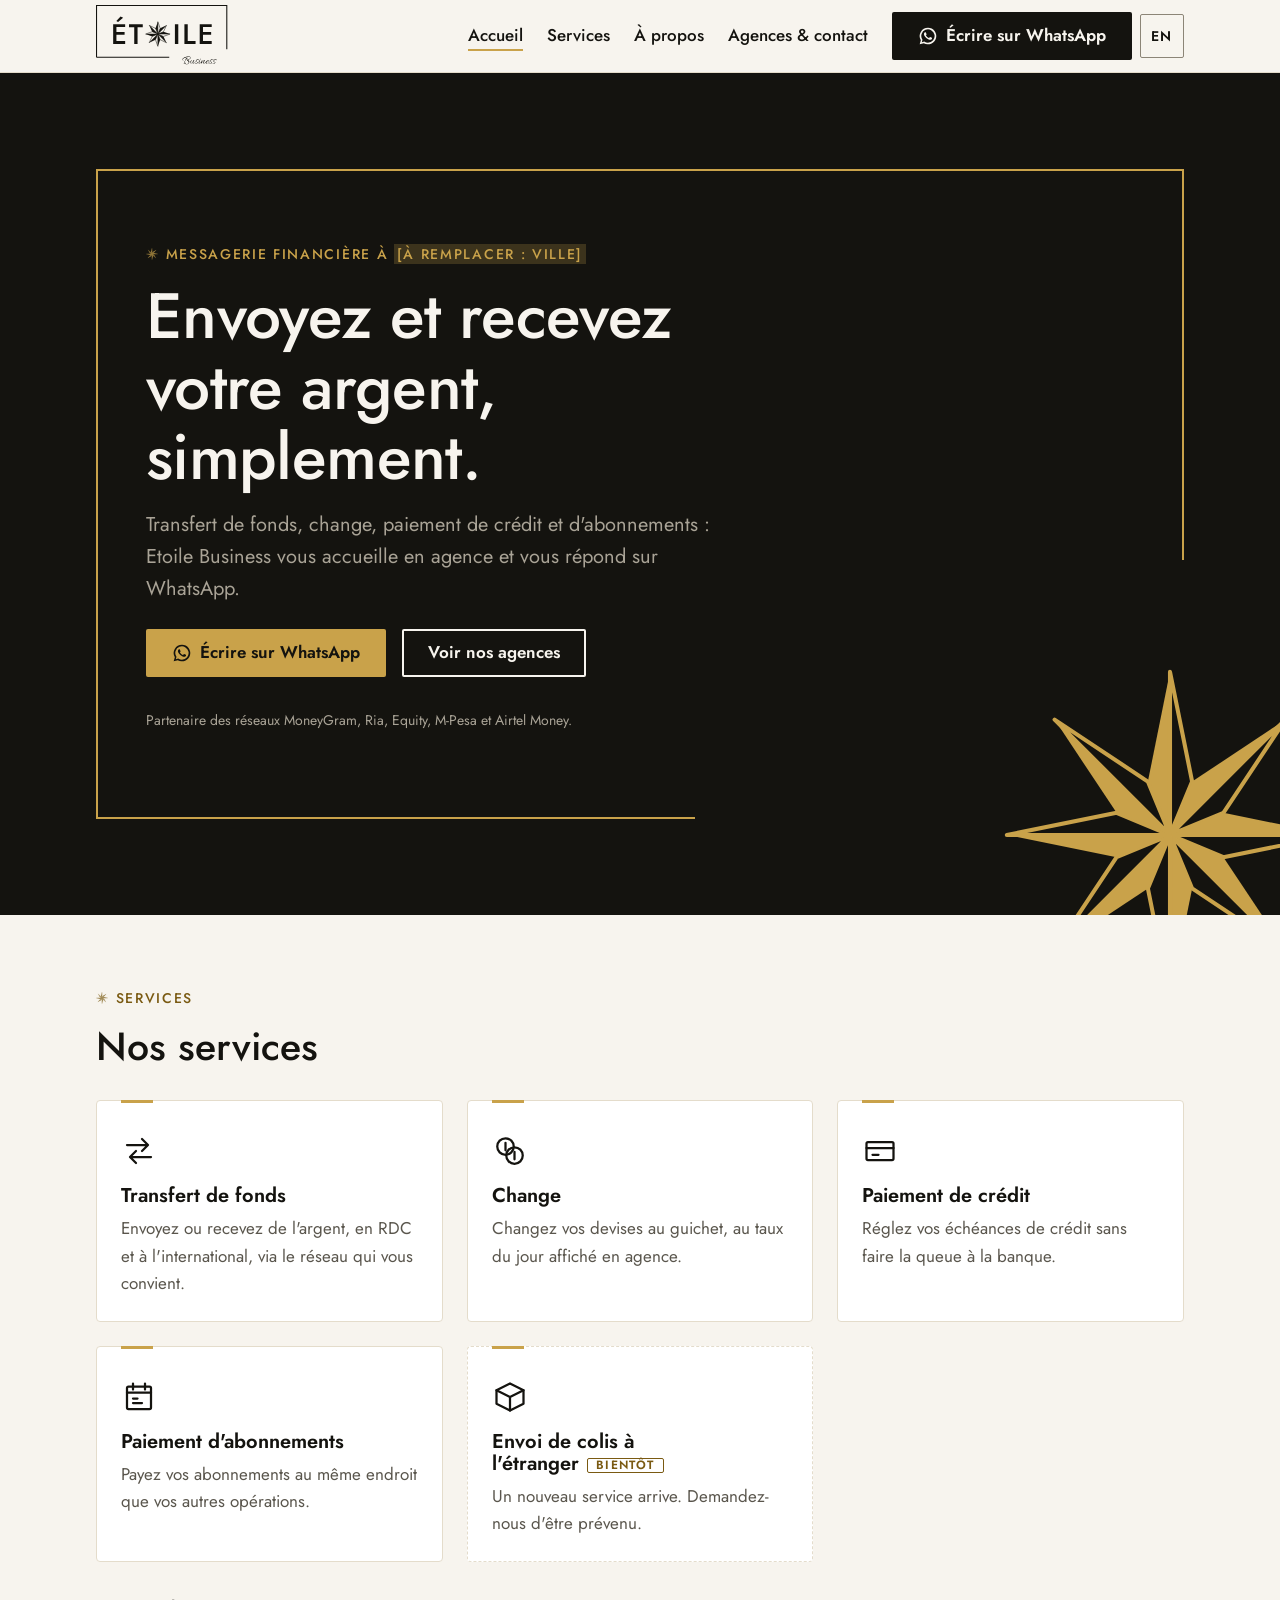
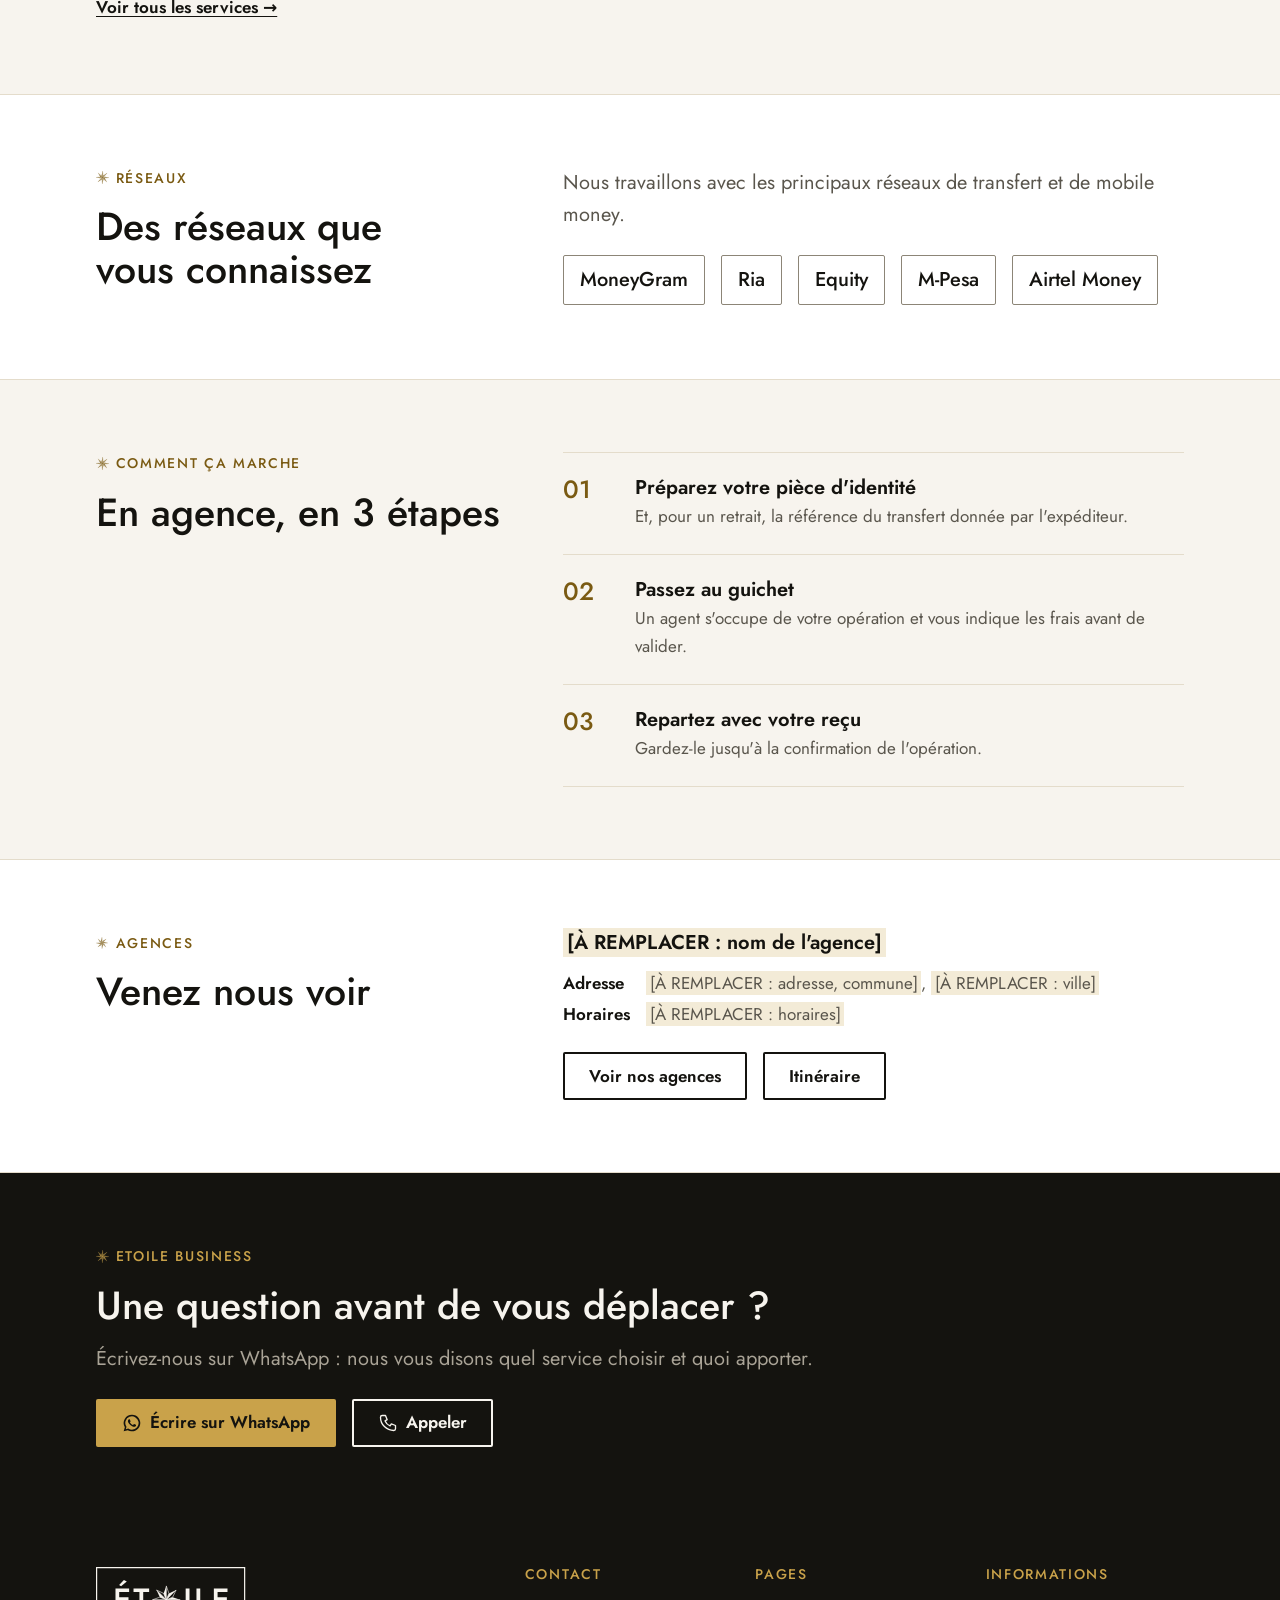
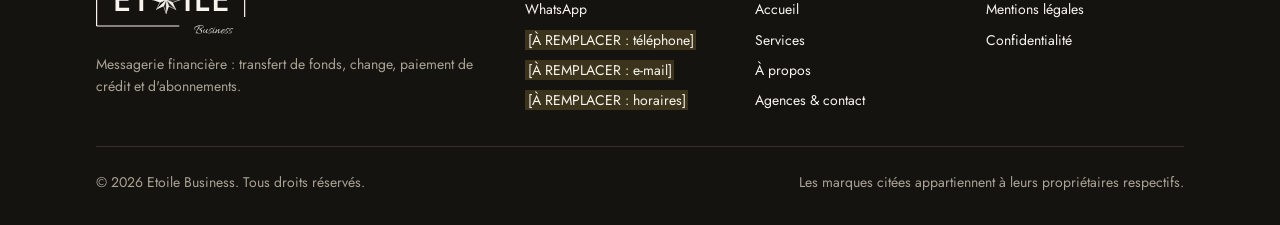
==== site/index.html @ 8b87ed29 "Site vitrine Etoile Business (FR/EN) prêt pour Vercel 13 pages statiques, formulaire Web3Forms, verc" ====
<!doctype html>
<html lang="fr">
<head>
  <meta charset="utf-8">
  <meta name="viewport" content="width=device-width, initial-scale=1">
  <title>Etoile Business — Transfert d&#x27;argent et change à [À REMPLACER : ville]</title>
  <meta name="description" content="Envoyez et recevez de l&#x27;argent avec MoneyGram, Ria, M-Pesa ou Airtel Money. Change, paiement de crédit et d&#x27;abonnements dans nos agences.">
  <link rel="canonical" href="https://www.exemple.com/">
  <link rel="alternate" hreflang="fr" href="https://www.exemple.com/">
  <link rel="alternate" hreflang="en" href="https://www.exemple.com/en/">
  <link rel="alternate" hreflang="x-default" href="https://www.exemple.com/">
  <meta property="og:type" content="website">
  <meta property="og:site_name" content="Etoile Business">
  <meta property="og:locale" content="fr_FR">
  <meta property="og:title" content="Etoile Business — Transfert d&#x27;argent et change à [À REMPLACER : ville]">
  <meta property="og:description" content="Envoyez et recevez de l&#x27;argent avec MoneyGram, Ria, M-Pesa ou Airtel Money. Change, paiement de crédit et d&#x27;abonnements dans nos agences.">
  <meta property="og:url" content="https://www.exemple.com/">
  <meta property="og:image" content="https://www.exemple.com/img/og-image.png">
  <meta name="twitter:card" content="summary_large_image">
  <meta name="theme-color" content="#14130f">
  <link rel="icon" href="favicon.svg" type="image/svg+xml">
  <link rel="preload" href="fonts/jost-400.woff2" as="font" type="font/woff2" crossorigin>
  <link rel="preload" href="fonts/jost-500.woff2" as="font" type="font/woff2" crossorigin>
  <link rel="stylesheet" href="css/tokens.css">
  <link rel="stylesheet" href="css/base.css">
  <link rel="stylesheet" href="css/components.css">
  <script type="application/ld+json">{"@context": "https://schema.org", "@type": "FinancialService", "name": "Etoile Business", "url": "https://www.exemple.com/", "logo": "https://www.exemple.com/img/logo.svg", "image": "https://www.exemple.com/img/og-image.png", "description": "Envoyez et recevez de l'argent avec MoneyGram, Ria, M-Pesa ou Airtel Money. Change, paiement de crédit et d'abonnements dans nos agences.", "telephone": "+243000000000", "email": "contact@exemple.com", "address": {"@type": "PostalAddress", "addressLocality": "[À REMPLACER : ville]", "addressCountry": "CD"}, "areaServed": "CD", "knowsLanguage": ["fr", "en"]}</script>
  <script src="js/main.js" defer></script>
</head><body>
  <a class="skip-link" href="#contenu">Aller au contenu</a>
  <header class="header">
    <div class="container header__inner">
      <a class="header__logo" href="index.html" aria-label="Etoile Business, accueil"><img src="img/logo.svg" alt="" width="132" height="51"></a>
      <div class="header__tools">
        <nav class="nav" aria-label="Navigation principale">
          <button class="nav__toggle" type="button" aria-expanded="false" aria-controls="nav-list">Menu</button>
          <ul class="nav__list" id="nav-list">
          <li><a class="nav__link" href="index.html" aria-current="page">Accueil</a></li>
          <li><a class="nav__link" href="services.html">Services</a></li>
          <li><a class="nav__link" href="a-propos.html">À propos</a></li>
          <li><a class="nav__link" href="contact.html">Agences & contact</a></li>
            <li><a class="btn btn--primary nav__cta" target="_blank" rel="noopener" href="https://wa.me/243000000000"><svg viewBox="0 0 24 24" fill="currentColor" aria-hidden="true" focusable="false"><path d="M12 2a10 10 0 0 0-8.6 15.1L2 22l5-1.3A10 10 0 1 0 12 2Zm0 18a8 8 0 0 1-4.1-1.1l-.3-.2-3 .8.8-2.9-.2-.3A8 8 0 1 1 12 20Zm4.4-6c-.2-.1-1.4-.7-1.7-.8s-.4-.1-.5.1-.6.8-.8 1-.3.2-.5.1a6.6 6.6 0 0 1-3.3-2.9c-.2-.4.2-.4.7-1.3.1-.2 0-.3 0-.4l-.8-1.8c-.2-.5-.4-.4-.5-.4h-.5a.9.9 0 0 0-.6.3 2.7 2.7 0 0 0-.8 2 4.7 4.7 0 0 0 1 2.5 10.7 10.7 0 0 0 4.1 3.6c1.5.7 2.1.7 2.9.6a2.4 2.4 0 0 0 1.6-1.1 2 2 0 0 0 .1-1.1c0-.1-.2-.2-.4-.3Z"/></svg>Écrire sur WhatsApp</a></li>
          </ul>
        </nav>
        <a class="lang" href="en/index.html" hreflang="en" lang="en" title="English version"><span aria-hidden="true">EN</span><span class="visually-hidden">English version</span></a>
      </div>
    </div>
  </header>

  <main id="contenu">
    <section class="hero inverse">
      <img class="hero__star" src="img/etoile-or.svg" alt="" width="340" height="340">
      <div class="container">
        <div class="hero__frame">
          <p class="eyebrow">Messagerie financière à <span class="todo">[À REMPLACER : ville]</span></p>
          <h1>Envoyez et recevez votre argent, simplement.</h1>
          <p class="lead">Transfert de fonds, change, paiement de crédit et d'abonnements : Etoile Business vous accueille en agence et vous répond sur WhatsApp.</p>
          <div class="actions"><a class="btn btn--gold" target="_blank" rel="noopener" href="https://wa.me/243000000000"><svg viewBox="0 0 24 24" fill="currentColor" aria-hidden="true" focusable="false"><path d="M12 2a10 10 0 0 0-8.6 15.1L2 22l5-1.3A10 10 0 1 0 12 2Zm0 18a8 8 0 0 1-4.1-1.1l-.3-.2-3 .8.8-2.9-.2-.3A8 8 0 1 1 12 20Zm4.4-6c-.2-.1-1.4-.7-1.7-.8s-.4-.1-.5.1-.6.8-.8 1-.3.2-.5.1a6.6 6.6 0 0 1-3.3-2.9c-.2-.4.2-.4.7-1.3.1-.2 0-.3 0-.4l-.8-1.8c-.2-.5-.4-.4-.5-.4h-.5a.9.9 0 0 0-.6.3 2.7 2.7 0 0 0-.8 2 4.7 4.7 0 0 0 1 2.5 10.7 10.7 0 0 0 4.1 3.6c1.5.7 2.1.7 2.9.6a2.4 2.4 0 0 0 1.6-1.1 2 2 0 0 0 .1-1.1c0-.1-.2-.2-.4-.3Z"/></svg>Écrire sur WhatsApp</a><a class="btn btn--ghost" href="contact.html">Voir nos agences</a></div>
          <p class="hero__trust">Partenaire des réseaux MoneyGram, Ria, Equity, M-Pesa et Airtel Money.</p>
        </div>
      </div>
    </section>

    <section class="section" aria-labelledby="services-titre">
      <div class="container">
        <p class="eyebrow">Services</p>
        <h2 id="services-titre">Nos services</h2>
        <div class="grid grid--3 reveal" style="margin-top:var(--space-5)">
          <article class="card"><svg class="card__icon" viewBox="0 0 24 24" fill="none" stroke="currentColor" stroke-width="1.5" stroke-linecap="round" stroke-linejoin="round" aria-hidden="true" focusable="false"><path d="M4 8h14M14 4l4 4-4 4M20 16H6M10 12l-4 4 4 4"/></svg><h3 class="card__title">Transfert de fonds</h3><p>Envoyez ou recevez de l'argent, en RDC et à l'international, via le réseau qui vous convient.</p></article>
          <article class="card"><svg class="card__icon" viewBox="0 0 24 24" fill="none" stroke="currentColor" stroke-width="1.5" stroke-linecap="round" stroke-linejoin="round" aria-hidden="true" focusable="false"><circle cx="9" cy="9" r="5.5"/><circle cx="15" cy="15" r="5.5"/><path d="M9 6.5v5M15 12.5v5"/></svg><h3 class="card__title">Change</h3><p>Changez vos devises au guichet, au taux du jour affiché en agence.</p></article>
          <article class="card"><svg class="card__icon" viewBox="0 0 24 24" fill="none" stroke="currentColor" stroke-width="1.5" stroke-linecap="round" stroke-linejoin="round" aria-hidden="true" focusable="false"><rect x="3" y="6" width="18" height="12" rx="1"/><path d="M3 10h18M7 14.5h4"/></svg><h3 class="card__title">Paiement de crédit</h3><p>Réglez vos échéances de crédit sans faire la queue à la banque.</p></article>
          <article class="card"><svg class="card__icon" viewBox="0 0 24 24" fill="none" stroke="currentColor" stroke-width="1.5" stroke-linecap="round" stroke-linejoin="round" aria-hidden="true" focusable="false"><rect x="4" y="5" width="16" height="15" rx="1"/><path d="M4 9h16M8 3v4M16 3v4M8 13h3M8 16h6"/></svg><h3 class="card__title">Paiement d'abonnements</h3><p>Payez vos abonnements au même endroit que vos autres opérations.</p></article>
          <article class="card card--soon"><svg class="card__icon" viewBox="0 0 24 24" fill="none" stroke="currentColor" stroke-width="1.5" stroke-linecap="round" stroke-linejoin="round" aria-hidden="true" focusable="false"><path d="M3 7.5 12 3l9 4.5v9L12 21l-9-4.5z"/><path d="M3 7.5 12 12l9-4.5M12 12v9"/></svg><h3 class="card__title">Envoi de colis à l'étranger<span class="badge">Bientôt</span></h3><p>Un nouveau service arrive. Demandez-nous d'être prévenu.</p></article>
        </div>
        <a class="more" href="services.html">Voir tous les services →</a>
      </div>
    </section>

    <section class="section section--alt" aria-labelledby="reseaux-titre">
      <div class="container grid grid--split reveal">
        <div><p class="eyebrow">Réseaux</p><h2 id="reseaux-titre">Des réseaux que vous connaissez</h2></div>
        <div><p class="lead">Nous travaillons avec les principaux réseaux de transfert et de mobile money.</p><ul class="networks"><li>MoneyGram</li><li>Ria</li><li>Equity</li><li>M-Pesa</li><li>Airtel Money</li></ul></div>
      </div>
    </section>

    <section class="section" aria-labelledby="etapes-titre">
      <div class="container grid grid--split reveal">
        <div><p class="eyebrow">Comment ça marche</p><h2 id="etapes-titre">En agence, en 3 étapes</h2></div>
        <ol class="steps"><li><div><h3>Préparez votre pièce d'identité</h3><p>Et, pour un retrait, la référence du transfert donnée par l'expéditeur.</p></div></li><li><div><h3>Passez au guichet</h3><p>Un agent s'occupe de votre opération et vous indique les frais avant de valider.</p></div></li><li><div><h3>Repartez avec votre reçu</h3><p>Gardez-le jusqu'à la confirmation de l'opération.</p></div></li></ol>
      </div>
    </section>

    <section class="section section--alt" aria-labelledby="agences-titre">
      <div class="container grid grid--split reveal">
        <div><p class="eyebrow">Agences</p><h2 id="agences-titre">Venez nous voir</h2></div>
        <address class="agency">
          <h3><span class="todo">[À REMPLACER : nom de l&#x27;agence]</span></h3>
          <dl><dt>Adresse</dt><dd><span class="todo">[À REMPLACER : adresse, commune]</span>, <span class="todo">[À REMPLACER : ville]</span></dd><dt>Horaires</dt><dd><span class="todo">[À REMPLACER : horaires]</span></dd></dl>
          <div class="actions"><a class="btn btn--ghost" href="contact.html">Voir nos agences</a><a class="btn btn--ghost" target="_blank" rel="noopener" href="https://www.openstreetmap.org/">Itinéraire</a></div>
        </address>
      </div>
    </section>

    <section class="section inverse" aria-labelledby="cta-titre">
      <div class="container reveal">
        <p class="eyebrow">Etoile Business</p>
        <h2 id="cta-titre">Une question avant de vous déplacer ?</h2>
        <p class="lead">Écrivez-nous sur WhatsApp : nous vous disons quel service choisir et quoi apporter.</p>
        <div class="actions"><a class="btn btn--gold" target="_blank" rel="noopener" href="https://wa.me/243000000000"><svg viewBox="0 0 24 24" fill="currentColor" aria-hidden="true" focusable="false"><path d="M12 2a10 10 0 0 0-8.6 15.1L2 22l5-1.3A10 10 0 1 0 12 2Zm0 18a8 8 0 0 1-4.1-1.1l-.3-.2-3 .8.8-2.9-.2-.3A8 8 0 1 1 12 20Zm4.4-6c-.2-.1-1.4-.7-1.7-.8s-.4-.1-.5.1-.6.8-.8 1-.3.2-.5.1a6.6 6.6 0 0 1-3.3-2.9c-.2-.4.2-.4.7-1.3.1-.2 0-.3 0-.4l-.8-1.8c-.2-.5-.4-.4-.5-.4h-.5a.9.9 0 0 0-.6.3 2.7 2.7 0 0 0-.8 2 4.7 4.7 0 0 0 1 2.5 10.7 10.7 0 0 0 4.1 3.6c1.5.7 2.1.7 2.9.6a2.4 2.4 0 0 0 1.6-1.1 2 2 0 0 0 .1-1.1c0-.1-.2-.2-.4-.3Z"/></svg>Écrire sur WhatsApp</a><a class="btn btn--ghost" href="tel:+243000000000"><svg viewBox="0 0 24 24" fill="none" stroke="currentColor" stroke-width="1.6" stroke-linecap="round" stroke-linejoin="round" aria-hidden="true" focusable="false"><path d="M5 3h4l2 5-2.5 1.5a11 11 0 0 0 6 6L16 13l5 2v4a2 2 0 0 1-2 2A16 16 0 0 1 3 5a2 2 0 0 1 2-2"/></svg>Appeler</a></div>
      </div>
    </section>
  </main>

  <footer class="footer inverse">
    <div class="container">
      <div class="footer__grid">
        <div>
          <a class="footer__logo" href="index.html" aria-label="Etoile Business, accueil"><img loading="lazy" src="img/logo-blanc.svg" alt="" width="150" height="58"></a>
          <p style="margin-top:var(--space-3)">Messagerie financière : transfert de fonds, change, paiement de crédit et d'abonnements.</p>
        </div>
        <div><h2>Contact</h2><ul>
          <li><a target="_blank" rel="noopener" href="https://wa.me/243000000000">WhatsApp</a></li>
          <li><a href="tel:+243000000000"><span class="todo">[À REMPLACER : téléphone]</span></a></li>
          <li><a href="mailto:contact@exemple.com"><span class="todo">[À REMPLACER : e-mail]</span></a></li>
          <li><span class="todo">[À REMPLACER : horaires]</span></li></ul></div>
        <div><h2>Pages</h2><ul><li><a href="index.html">Accueil</a></li><li><a href="services.html">Services</a></li><li><a href="a-propos.html">À propos</a></li><li><a href="contact.html">Agences & contact</a></li></ul></div>
        <div><h2>Informations</h2><ul><li><a href="mentions-legales.html">Mentions légales</a></li><li><a href="confidentialite.html">Confidentialité</a></li></ul></div>
      </div>
      <div class="footer__bottom">
        <p>© <span data-year>2026</span> Etoile Business. Tous droits réservés.</p>
        <p>Les marques citées appartiennent à leurs propriétaires respectifs.</p>
      </div>
    </div>
    <a class="wa-float" target="_blank" rel="noopener" href="https://wa.me/243000000000" aria-label="Écrire à Etoile Business sur WhatsApp"><svg viewBox="0 0 24 24" fill="currentColor" aria-hidden="true" focusable="false"><path d="M12 2a10 10 0 0 0-8.6 15.1L2 22l5-1.3A10 10 0 1 0 12 2Zm0 18a8 8 0 0 1-4.1-1.1l-.3-.2-3 .8.8-2.9-.2-.3A8 8 0 1 1 12 20Zm4.4-6c-.2-.1-1.4-.7-1.7-.8s-.4-.1-.5.1-.6.8-.8 1-.3.2-.5.1a6.6 6.6 0 0 1-3.3-2.9c-.2-.4.2-.4.7-1.3.1-.2 0-.3 0-.4l-.8-1.8c-.2-.5-.4-.4-.5-.4h-.5a.9.9 0 0 0-.6.3 2.7 2.7 0 0 0-.8 2 4.7 4.7 0 0 0 1 2.5 10.7 10.7 0 0 0 4.1 3.6c1.5.7 2.1.7 2.9.6a2.4 2.4 0 0 0 1.6-1.1 2 2 0 0 0 .1-1.1c0-.1-.2-.2-.4-.3Z"/></svg></a>
  </footer>
</body>
</html>
---- site/css/tokens.css ----
/* ==========================================================
   TOKENS — Etoile Business. Seule source des valeurs de design.
   Palette : papier, encre, or (étoile). Contrastes vérifiés WCAG AA.
   ========================================================== */
@font-face { font-family: "Jost"; src: url("../fonts/jost-400.woff2") format("woff2"); font-weight: 400; font-style: normal; font-display: swap; }
@font-face { font-family: "Jost"; src: url("../fonts/jost-500.woff2") format("woff2"); font-weight: 500; font-style: normal; font-display: swap; }
@font-face { font-family: "Jost"; src: url("../fonts/jost-600.woff2") format("woff2"); font-weight: 600; font-style: normal; font-display: swap; }

:root {
  /* Couleurs */
  --color-bg: #f7f4ee;             /* papier */
  --color-surface: #ffffff;
  --color-text: #14130f;           /* encre — 16.9:1 sur papier */
  --color-text-muted: #5a564d;     /* 6.7:1 sur papier */
  --color-primary: #14130f;        /* CTA = encre, comme le logo */
  --color-primary-hover: #2e2b24;
  --color-on-primary: #f7f4ee;
  --color-accent: #c9a24a;         /* or — décor et texte sur fond encre uniquement (7.8:1) */
  --color-accent-text: #7a5a12;    /* or foncé — texte sur fond clair (5.8:1) */
  --color-border: #e4dccb;         /* filets décoratifs */
  --color-border-strong: #8c8577;  /* bords de champs (3.3:1) */
  --color-focus: #7a5a12;
  --color-error: #b3261e;

  /* Bandeaux sombres (hero, CTA final, pied de page) */
  --color-inverse-bg: #14130f;
  --color-inverse-text: #f7f4ee;
  --color-inverse-muted: #a9a396;  /* 7.4:1 sur encre */
  --color-inverse-focus: #c9a24a;

  /* Typographie : une seule famille, géométrique comme le logo */
  --font-heading: "Jost", "Futura", "Century Gothic", system-ui, sans-serif;
  --font-body: "Jost", system-ui, -apple-system, "Segoe UI", Roboto, sans-serif;
  --fw-regular: 400;
  --fw-medium: 500;
  --fw-semibold: 600;
  --fs-sm: 0.875rem;
  --fs-base: 1.0625rem;
  --fs-md: 1.25rem;
  --fs-lg: 1.5625rem;
  --fs-xl: clamp(1.75rem, 1.3rem + 2vw, 2.45rem);
  --fs-2xl: clamp(2.3rem, 1.5rem + 4vw, 4rem);
  --lh-tight: 1.1;
  --lh-base: 1.6;
  --tracking-caps: 0.12em;         /* surtitres en capitales, écho du logo */

  /* Espacements (grille de 8) */
  --space-1: 0.25rem;
  --space-2: 0.5rem;
  --space-3: 1rem;
  --space-4: 1.5rem;
  --space-5: 2rem;
  --space-6: 3rem;
  --space-7: 4.5rem;
  --space-8: 6rem;

  /* Mise en page */
  --container: 72rem;
  --gutter: 1rem;

  /* Formes : angles nets et filets fins, comme le cadre du logo */
  --radius-sm: 2px;
  --radius-md: 4px;
  --radius-lg: 8px;
  --border-frame: 2px solid currentColor;
  --shadow-sm: none;
  --shadow-md: 0 12px 32px rgb(20 19 15 / 0.10);

  /* Mouvement */
  --transition: 180ms ease;
}

@media (prefers-color-scheme: dark) {
  :root:not([data-theme="light"]) {
    --color-bg: #14130f;
    --color-surface: #1e1c17;
    --color-text: #f7f4ee;
    --color-text-muted: #a9a396;
    --color-primary: #c9a24a;
    --color-primary-hover: #dbb862;
    --color-on-primary: #14130f;
    --color-accent-text: #c9a24a;
    --color-border: #34302b;
    --color-border-strong: #7d776b;
    --color-focus: #c9a24a;
    --color-inverse-bg: #0b0a08;
  }
}
:root[data-theme="dark"] {
  --color-bg: #14130f;
  --color-surface: #1e1c17;
  --color-text: #f7f4ee;
  --color-text-muted: #a9a396;
  --color-primary: #c9a24a;
  --color-primary-hover: #dbb862;
  --color-on-primary: #14130f;
  --color-accent-text: #c9a24a;
  --color-border: #34302b;
  --color-border-strong: #7d776b;
  --color-focus: #c9a24a;
  --color-inverse-bg: #0b0a08;
}

@media (min-width: 768px) {
  :root { --gutter: 2rem; }
}
---- site/css/base.css ----
/* BASE — reset léger, typographie, mise en page */
*, *::before, *::after { box-sizing: border-box; }
html { -webkit-text-size-adjust: 100%; scroll-behavior: smooth; scroll-padding-top: 5rem; }
body {
  margin: 0;
  background: var(--color-bg);
  color: var(--color-text);
  font-family: var(--font-body);
  font-size: var(--fs-base);
  font-weight: var(--fw-regular);
  line-height: var(--lh-base);
  overflow-x: hidden;
}
img, svg, video { display: block; max-width: 100%; height: auto; }
h1, h2, h3 {
  font-family: var(--font-heading);
  font-weight: var(--fw-medium);
  line-height: var(--lh-tight);
  margin: 0 0 var(--space-3);
  text-wrap: balance;
}
h1 { font-size: var(--fs-2xl); letter-spacing: -0.01em; }
h2 { font-size: var(--fs-xl); }
h3 { font-size: var(--fs-md); font-weight: var(--fw-semibold); }
p { margin: 0 0 var(--space-3); max-width: 65ch; }
a { color: var(--color-text); text-underline-offset: 3px; }
a:hover { color: var(--color-accent-text); }
:focus-visible { outline: 3px solid var(--color-focus); outline-offset: 3px; border-radius: 2px; }

.container { width: 100%; max-width: var(--container); margin-inline: auto; padding-inline: var(--gutter); }
.section { padding-block: var(--space-7); }
.section--alt { background: var(--color-surface); border-block: 1px solid var(--color-border); }
.eyebrow { display: block; font-size: var(--fs-sm); text-transform: uppercase; letter-spacing: var(--tracking-caps); color: var(--color-accent-text); font-weight: var(--fw-medium); margin-bottom: var(--space-3); }
.eyebrow::before { content: ""; display: inline-block; vertical-align: -0.1em; margin-right: 0.5em; width: 0.9em; height: 0.9em; background: currentColor; -webkit-mask: url("../img/etoile.svg") center / contain no-repeat; mask: url("../img/etoile.svg") center / contain no-repeat; flex: none; }
.lead { font-size: var(--fs-md); color: var(--color-text-muted); }
.muted { color: var(--color-text-muted); }
.grid { display: grid; gap: var(--space-4); }
@media (min-width: 768px) {
  .grid--2 { grid-template-columns: repeat(2, 1fr); }
  .grid--3 { grid-template-columns: repeat(3, 1fr); }
  .grid--split { grid-template-columns: 5fr 7fr; align-items: start; }
}
@media (min-width: 1024px) {
  .grid--4 { grid-template-columns: repeat(4, 1fr); }
}
@media (min-width: 768px) and (max-width: 1023px) {
  .grid--4 { grid-template-columns: repeat(2, 1fr); }
}

.skip-link { position: absolute; left: var(--space-3); top: -100px; background: var(--color-primary); color: var(--color-on-primary); padding: var(--space-2) var(--space-3); z-index: 100; border-radius: var(--radius-sm); }
.skip-link:focus { top: var(--space-3); color: var(--color-on-primary); }
.visually-hidden { position: absolute !important; width: 1px; height: 1px; overflow: hidden; clip: rect(0 0 0 0); white-space: nowrap; }
.todo { background: color-mix(in srgb, var(--color-accent) 22%, transparent); padding-inline: 0.2em; }

@media (prefers-reduced-motion: reduce) {
  *, *::before, *::after { animation: none !important; transition: none !important; scroll-behavior: auto !important; }
}
---- site/css/components.css ----
/* COMPONENTS — convention BEM (bloc__element--modificateur) */

/* En-tête */
.header { position: sticky; top: 0; z-index: 50; background: var(--color-bg); border-bottom: 1px solid var(--color-border); }
.header__inner { display: flex; align-items: center; justify-content: space-between; gap: var(--space-3); min-height: 4.5rem; }
.header__logo { display: block; flex: none; }
.header__logo img { width: 132px; }
.header__tools { display: flex; align-items: center; gap: var(--space-2); }

/* Navigation */
.nav__toggle { display: inline-flex; align-items: center; gap: var(--space-2); min-height: 44px; padding: 0 var(--space-3); background: none; border: 1.5px solid var(--color-text); border-radius: var(--radius-sm); color: var(--color-text); font: inherit; font-weight: var(--fw-medium); cursor: pointer; }
.nav__list { list-style: none; margin: 0; display: none; position: absolute; left: 0; right: 0; top: 100%; background: var(--color-bg); border-bottom: 1px solid var(--color-border); flex-direction: column; padding: var(--space-3) var(--gutter) var(--space-4); }
.nav__list.is-open { display: flex; }
.nav__link { display: block; padding: var(--space-2) 0; color: var(--color-text); text-decoration: none; font-weight: var(--fw-medium); }
.nav__link:hover { color: var(--color-accent-text); }
.nav__link[aria-current="page"] { text-decoration: underline; text-decoration-color: var(--color-accent); text-decoration-thickness: 2px; text-underline-offset: 8px; }
.nav__cta { display: none; }
.lang { display: inline-flex; align-items: center; justify-content: center; min-width: 44px; min-height: 44px; font-size: var(--fs-sm); font-weight: var(--fw-semibold); letter-spacing: var(--tracking-caps); color: var(--color-text); text-decoration: none; border: 1.5px solid var(--color-border-strong); border-radius: var(--radius-sm); }
.lang:hover { border-color: var(--color-text); color: var(--color-text); }
@media (min-width: 960px) {
  .nav__toggle { display: none; }
  .nav__list { display: flex; position: static; flex-direction: row; gap: var(--space-4); padding: 0; border: 0; background: none; align-items: center; }
  .nav__cta { display: inline-flex; }
}

/* Boutons */
.btn { display: inline-flex; align-items: center; justify-content: center; gap: var(--space-2); min-height: 48px; padding: 0 var(--space-4); border-radius: var(--radius-sm); border: 2px solid transparent; font: inherit; font-weight: var(--fw-semibold); text-decoration: none; cursor: pointer; transition: background var(--transition), color var(--transition), border-color var(--transition); }
.btn svg { width: 20px; height: 20px; flex: none; }
.btn--primary { background: var(--color-primary); color: var(--color-on-primary); }
.btn--primary:hover { background: var(--color-primary-hover); color: var(--color-on-primary); }
.btn--ghost { border-color: currentColor; color: var(--color-text); background: transparent; }
.btn--ghost:hover { background: var(--color-text); color: var(--color-bg); }
.btn--gold { background: var(--color-accent); color: var(--color-inverse-bg); }
.btn--gold:hover { background: transparent; border-color: var(--color-accent); color: var(--color-inverse-text); }
.actions { display: flex; flex-wrap: wrap; gap: var(--space-3); margin-top: var(--space-4); }

/* Bandeaux sombres */
.inverse { background: var(--color-inverse-bg); color: var(--color-inverse-text); }
.inverse .eyebrow { color: var(--color-accent); }
.inverse .lead, .inverse .muted, .inverse p { color: var(--color-inverse-muted); }
.inverse a:not(.btn) { color: var(--color-inverse-text); }
.inverse .btn--ghost { color: var(--color-inverse-text); }
.inverse .btn--ghost:hover { background: var(--color-inverse-text); color: var(--color-inverse-bg); }
.inverse :focus-visible { outline-color: var(--color-inverse-focus); }

/* Hero avec cadre ouvert (motif du logo) */
.hero { position: relative; overflow: hidden; padding-block: var(--space-6) var(--space-7); }
.hero__frame { position: relative; z-index: 1; padding: var(--space-5) var(--space-4); border-top: 2px solid var(--color-accent); border-left: 2px solid var(--color-accent); }
.hero__frame::after { content: ""; position: absolute; right: 0; top: 0; height: 60%; border-right: 2px solid var(--color-accent); }
.hero__frame::before { content: ""; position: absolute; left: 0; bottom: 0; width: 55%; border-bottom: 2px solid var(--color-accent); }
.hero h1 { max-width: 15ch; }
.hero .lead { max-width: 36rem; }
.hero__star { position: absolute; z-index: 0; width: 150px; top: var(--space-3); right: -50px; opacity: 0.45; }
.hero__trust { margin-top: var(--space-5); font-size: var(--fs-sm); }
.hero--page { padding-block: var(--space-6); }
.hero--page h1 { max-width: 22ch; }
@media (min-width: 768px) {
  .hero { padding-block: var(--space-8); }
  .hero__frame { padding: var(--space-7) var(--space-6); }
  .hero__star { width: 340px; top: auto; bottom: -90px; right: -60px; opacity: 1; }
  .hero--page { padding-block: var(--space-7); }
}

/* Cartes */
.card { position: relative; background: var(--color-surface); border: 1px solid var(--color-border); border-radius: var(--radius-md); padding: var(--space-5) var(--space-4) var(--space-4); }
.card::before { content: ""; position: absolute; left: var(--space-4); top: -1px; width: 32px; height: 3px; background: var(--color-accent); }
.card__icon { width: 36px; height: 36px; margin-bottom: var(--space-3); color: var(--color-text); }
.card__title { margin-bottom: var(--space-2); }
.card p { color: var(--color-text-muted); margin: 0; }
.card--soon { border-style: dashed; }
.badge { display: inline-block; vertical-align: middle; font-size: 0.75rem; font-weight: var(--fw-semibold); letter-spacing: var(--tracking-caps); text-transform: uppercase; border: 1.5px solid var(--color-accent-text); color: var(--color-accent-text); padding: 0 var(--space-2); margin-left: var(--space-2); border-radius: var(--radius-sm); }
.more { display: inline-flex; margin-top: var(--space-5); font-weight: var(--fw-semibold); }

/* Réseaux partenaires */
.networks { list-style: none; margin: var(--space-4) 0 0; padding: 0; display: flex; flex-wrap: wrap; gap: var(--space-2) var(--space-3); }
.networks li { font-size: var(--fs-md); font-weight: var(--fw-medium); padding: var(--space-2) var(--space-3); border: 1px solid var(--color-border-strong); border-radius: var(--radius-sm); }

/* Étapes */
.steps { counter-reset: s; list-style: none; padding: 0; margin: 0; }
.steps li { counter-increment: s; display: grid; grid-template-columns: 3.5rem 1fr; gap: var(--space-3); padding: var(--space-4) 0; border-top: 1px solid var(--color-border); }
.steps li:last-child { border-bottom: 1px solid var(--color-border); }
.steps li::before { content: counter(s, decimal-leading-zero); font: var(--fw-medium) var(--fs-lg)/1 var(--font-heading); color: var(--color-accent-text); }
.steps h3 { margin-bottom: var(--space-1); }
.steps p { margin: 0; color: var(--color-text-muted); }

/* Bloc service (page Services) */
.toc { display: flex; flex-wrap: wrap; gap: var(--space-2); list-style: none; margin: var(--space-4) 0 0; padding: 0; }
.toc a { display: inline-flex; align-items: center; min-height: 44px; padding: 0 var(--space-3); border: 1px solid var(--color-border-strong); border-radius: var(--radius-sm); text-decoration: none; font-weight: var(--fw-medium); }
.toc a:hover { border-color: var(--color-text); color: var(--color-text); }
.service { display: grid; gap: var(--space-4); padding-block: var(--space-6); border-top: 1px solid var(--color-border); }
.service:first-child { border-top: 0; }
.service__head { display: flex; align-items: center; gap: var(--space-3); }
.service__head svg { width: 44px; height: 44px; flex: none; }
.service__head h2 { margin: 0; }
.service ul { margin: 0 0 var(--space-3); padding-left: 1.2em; }
.service li { margin-bottom: var(--space-2); }
@media (min-width: 768px) { .service { grid-template-columns: 5fr 7fr; } }

/* FAQ */
.faq details { border-top: 1px solid var(--color-border); }
.faq details:last-child { border-bottom: 1px solid var(--color-border); }
.faq summary { display: flex; justify-content: space-between; align-items: center; gap: var(--space-3); min-height: 56px; padding-block: var(--space-3); font-weight: var(--fw-semibold); cursor: pointer; list-style: none; }
.faq summary::-webkit-details-marker { display: none; }
.faq summary::after { content: "+"; font-size: var(--fs-lg); line-height: 1; color: var(--color-accent-text); flex: none; }
.faq details[open] summary::after { content: "–"; }
.faq details p { color: var(--color-text-muted); }

/* Agences */
.agency { font-style: normal; }
.agency dl { display: grid; grid-template-columns: auto 1fr; gap: var(--space-1) var(--space-3); margin: var(--space-3) 0; }
.agency dt { font-weight: var(--fw-semibold); }
.agency dd { margin: 0; color: var(--color-text-muted); }

/* Encadré */
.notice { border-left: 3px solid var(--color-accent); background: var(--color-surface); padding: var(--space-3) var(--space-4); margin-top: var(--space-5); }
.notice p { margin: 0; }

/* Formulaires */
.form { display: grid; gap: var(--space-3); }
.form__field { display: grid; gap: var(--space-1); }
.form__label { font-weight: var(--fw-semibold); }
.form__hint { font-size: var(--fs-sm); color: var(--color-text-muted); margin: 0; }
.form__input { width: 100%; min-height: 48px; padding: var(--space-2) var(--space-3); border: 1.5px solid var(--color-border-strong); border-radius: var(--radius-sm); background: var(--color-surface); color: var(--color-text); font: inherit; }
.form__input:focus-visible { border-color: var(--color-text); }
.form__input[aria-invalid="true"] { border-color: var(--color-error); }
textarea.form__input { min-height: 8rem; resize: vertical; }
.form__hp { position: absolute; left: -9999px; width: 1px; height: 1px; overflow: hidden; }
.form__error { color: var(--color-error); font-size: var(--fs-sm); margin: 0; }
.form__status { margin: 0; font-weight: var(--fw-semibold); }
.form__status--error { color: var(--color-error); }

/* Texte long (pages légales) */
.prose { max-width: 46rem; }
.prose h2 { font-size: var(--fs-lg); margin-top: var(--space-5); }

/* Pied de page */
.footer { padding-block: var(--space-6) var(--space-5); font-size: var(--fs-sm); }
.footer__grid { display: grid; gap: var(--space-5); }
.footer__logo img { width: 150px; }
.footer h2 { font-size: var(--fs-sm); text-transform: uppercase; letter-spacing: var(--tracking-caps); color: var(--color-accent); margin-bottom: var(--space-3); }
.footer ul { list-style: none; margin: 0; padding: 0; display: grid; gap: var(--space-2); }
.footer a { text-decoration: none; }
.footer a:hover { text-decoration: underline; color: var(--color-inverse-text); }
.footer__bottom { display: flex; flex-wrap: wrap; justify-content: space-between; gap: var(--space-3); margin-top: var(--space-5); padding-top: var(--space-4); border-top: 1px solid #34302b; }
.footer__bottom p { margin: 0; }
@media (min-width: 768px) { .footer__grid { grid-template-columns: 2fr 1fr 1fr 1fr; } }

/* Bouton WhatsApp flottant (mobile) */
.wa-float { position: fixed; right: var(--space-3); bottom: var(--space-3); z-index: 60; display: inline-flex; align-items: center; justify-content: center; width: 56px; height: 56px; border-radius: 50%; background: var(--color-primary); color: var(--color-on-primary); box-shadow: var(--shadow-md); border: 2px solid var(--color-accent); }
.wa-float svg { width: 28px; height: 28px; }
.wa-float:hover { color: var(--color-on-primary); background: var(--color-primary-hover); }
@media (min-width: 960px) { .wa-float { display: none; } }

/* Apparition douce */
.reveal { opacity: 0; transform: translateY(12px); transition: opacity 500ms ease, transform 500ms ease; }
.reveal.is-visible { opacity: 1; transform: none; }
@media (prefers-reduced-motion: reduce) { .reveal { opacity: 1; transform: none; } }
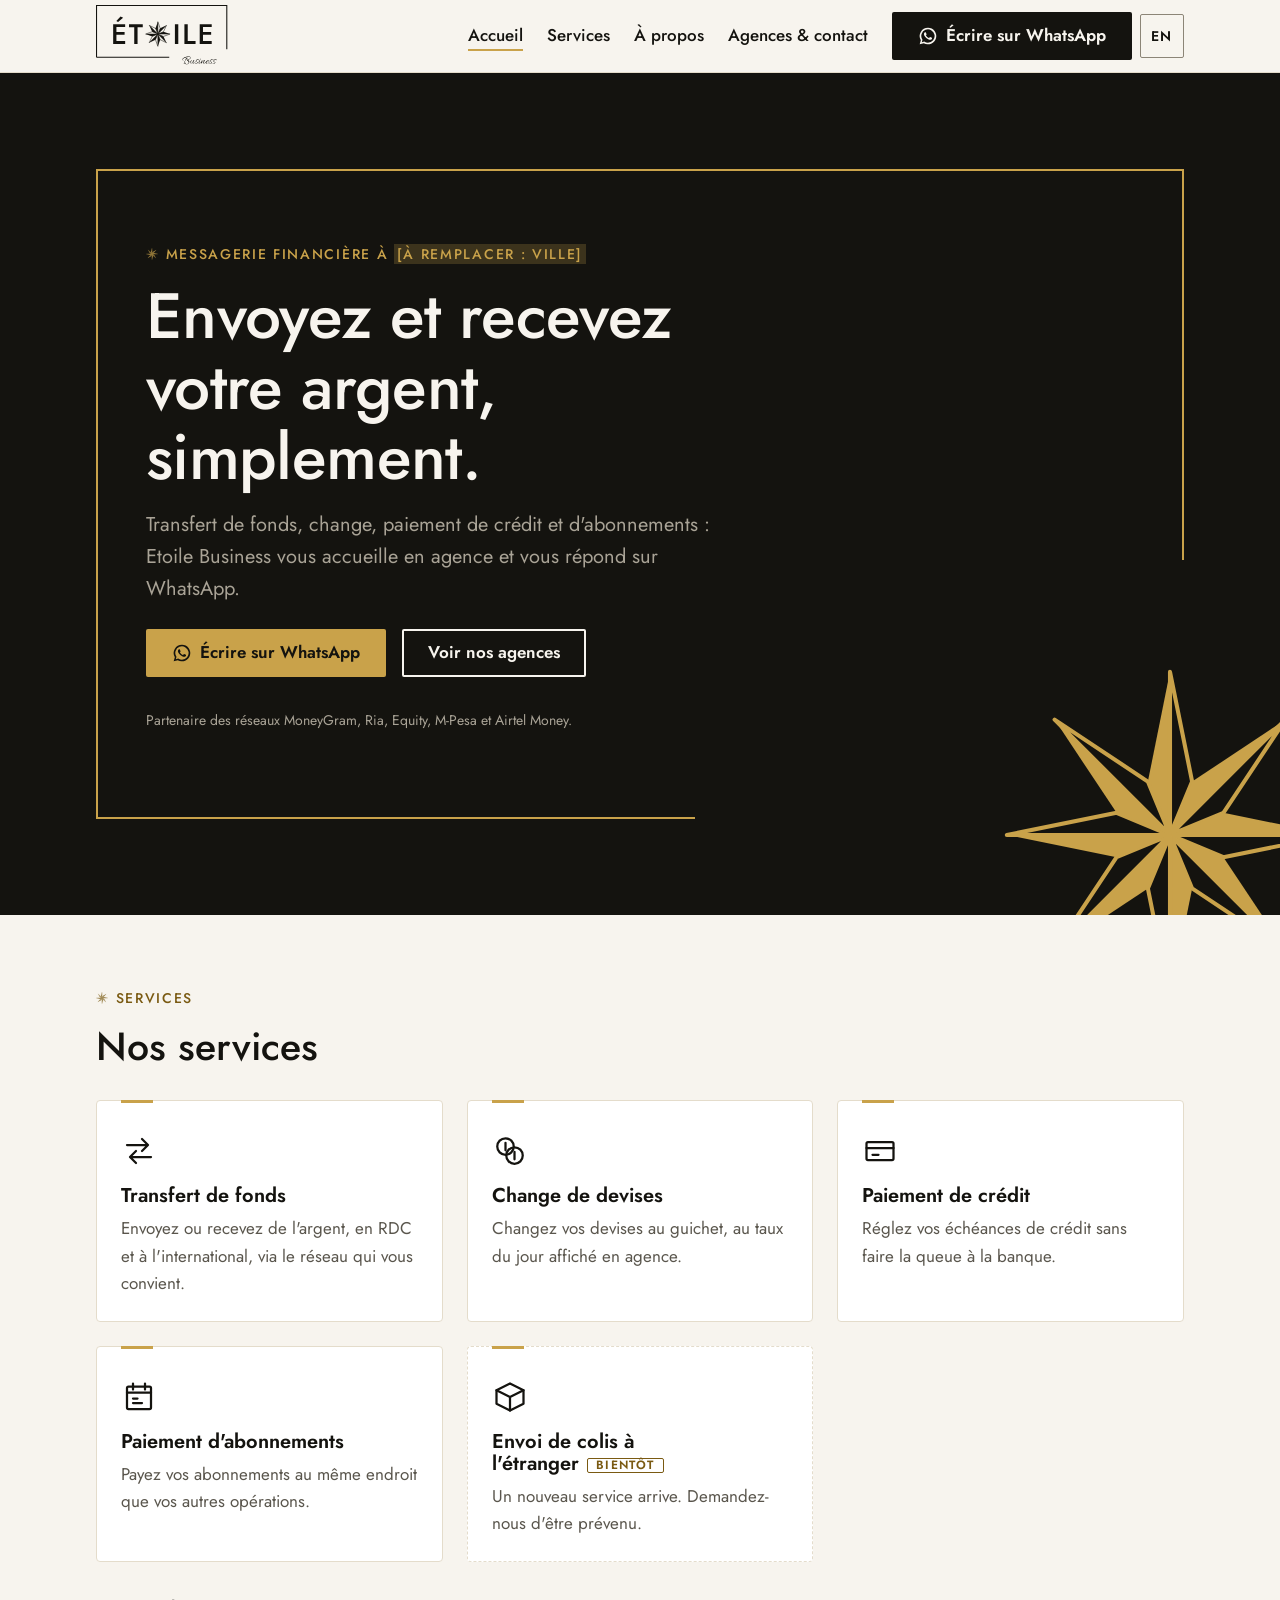
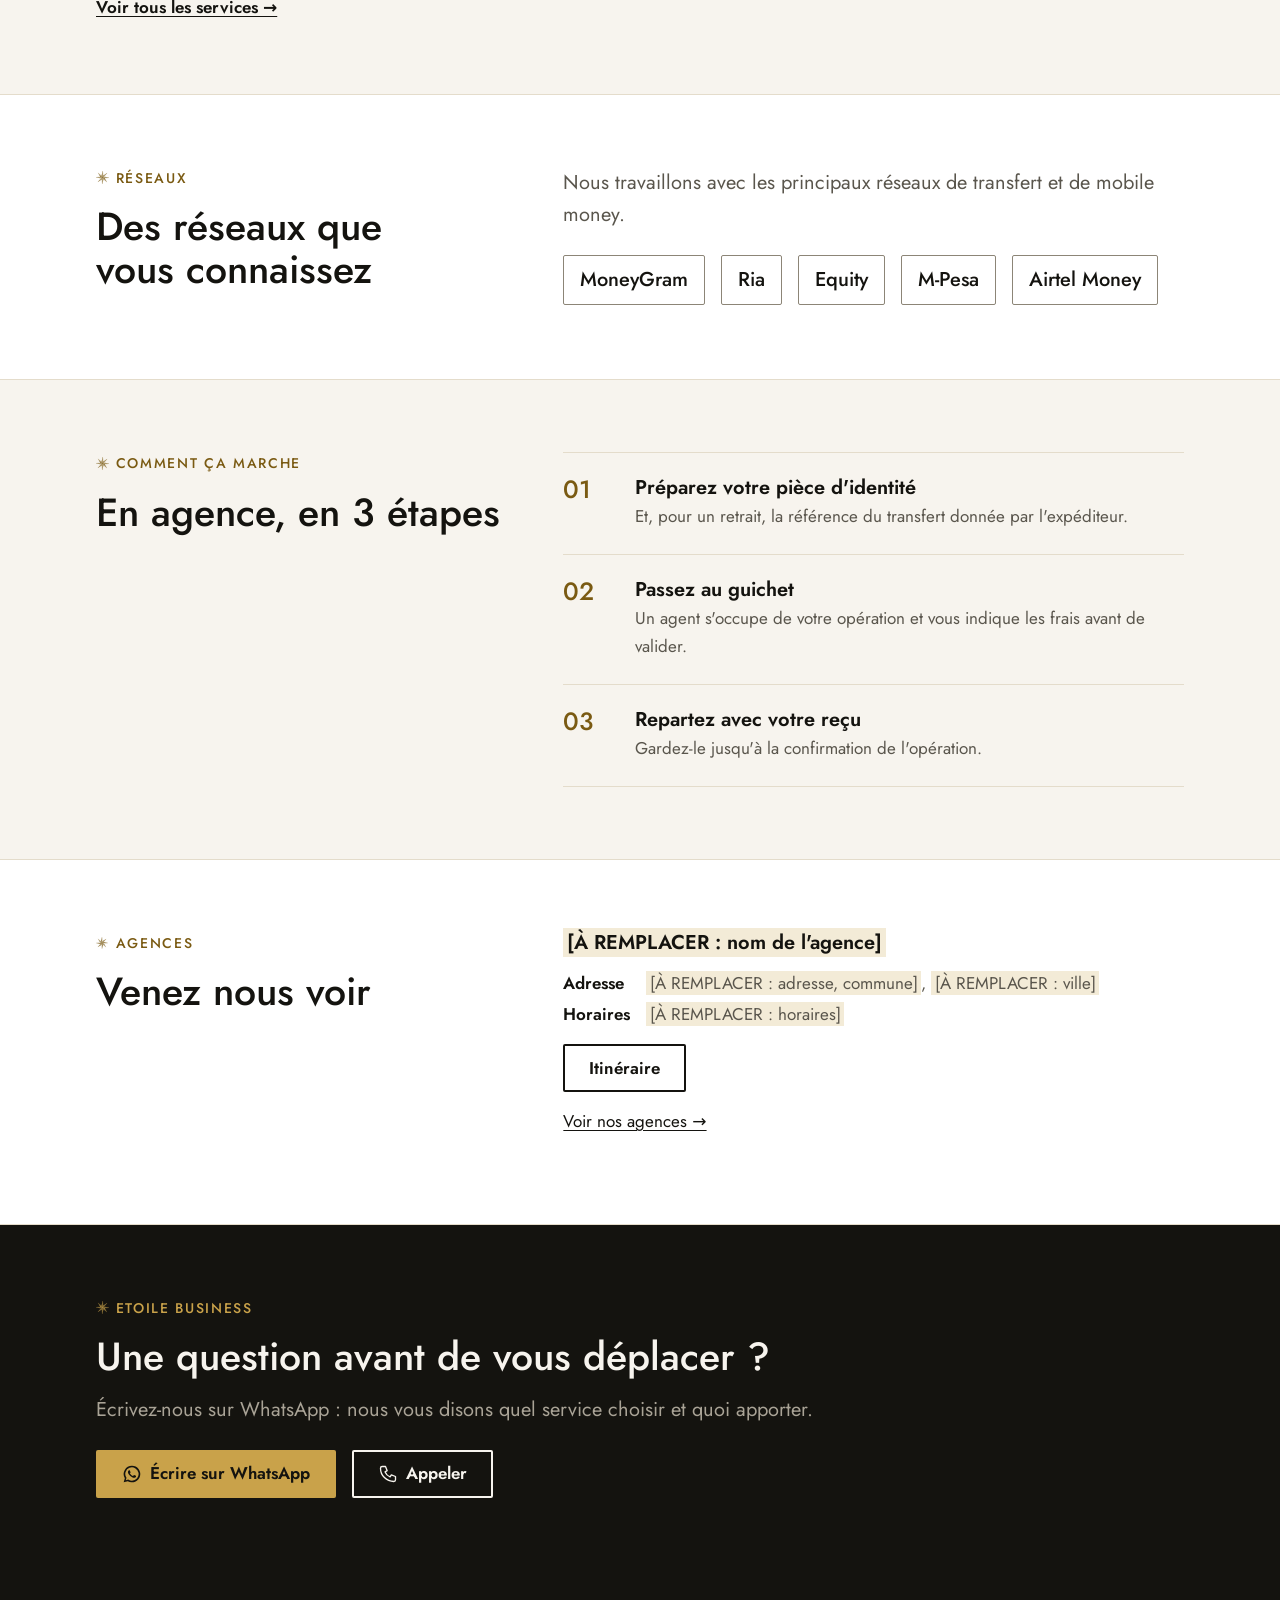
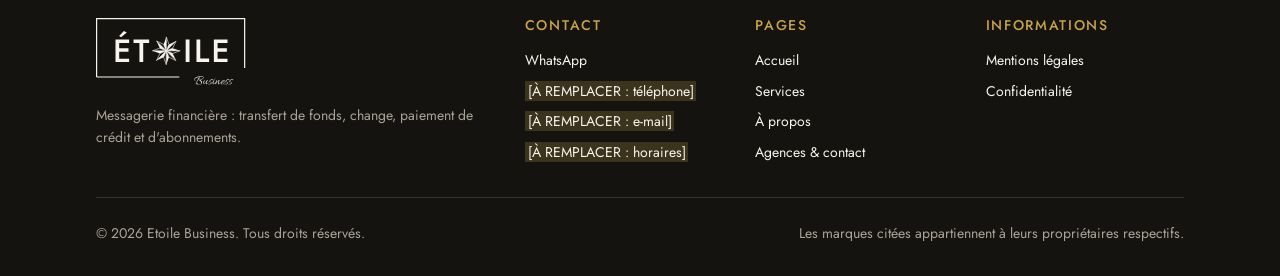
==== commit 72bc8ba6: "Espace admin Pages CMS : contenu FR/EN modifiable sans code - Tout le contenu passe dans contenu/ (s" ====
--- a/site/index.html
+++ b/site/index.html
@@ -5,6 +5,7 @@
   <meta name="viewport" content="width=device-width, initial-scale=1">
   <title>Etoile Business — Transfert d&#x27;argent et change à [À REMPLACER : ville]</title>
   <meta name="description" content="Envoyez et recevez de l&#x27;argent avec MoneyGram, Ria, M-Pesa ou Airtel Money. Change, paiement de crédit et d&#x27;abonnements dans nos agences.">
+  <meta name="robots" content="noindex">
   <link rel="canonical" href="https://www.exemple.com/">
   <link rel="alternate" hreflang="fr" href="https://www.exemple.com/">
   <link rel="alternate" hreflang="en" href="https://www.exemple.com/en/">
@@ -54,7 +55,7 @@
         <div class="hero__frame">
           <p class="eyebrow">Messagerie financière à <span class="todo">[À REMPLACER : ville]</span></p>
           <h1>Envoyez et recevez votre argent, simplement.</h1>
-          <p class="lead">Transfert de fonds, change, paiement de crédit et d'abonnements : Etoile Business vous accueille en agence et vous répond sur WhatsApp.</p>
+          <p class="lead">Transfert de fonds, change, paiement de crédit et d&#x27;abonnements : Etoile Business vous accueille en agence et vous répond sur WhatsApp.</p>
           <div class="actions"><a class="btn btn--gold" target="_blank" rel="noopener" href="https://wa.me/243000000000"><svg viewBox="0 0 24 24" fill="currentColor" aria-hidden="true" focusable="false"><path d="M12 2a10 10 0 0 0-8.6 15.1L2 22l5-1.3A10 10 0 1 0 12 2Zm0 18a8 8 0 0 1-4.1-1.1l-.3-.2-3 .8.8-2.9-.2-.3A8 8 0 1 1 12 20Zm4.4-6c-.2-.1-1.4-.7-1.7-.8s-.4-.1-.5.1-.6.8-.8 1-.3.2-.5.1a6.6 6.6 0 0 1-3.3-2.9c-.2-.4.2-.4.7-1.3.1-.2 0-.3 0-.4l-.8-1.8c-.2-.5-.4-.4-.5-.4h-.5a.9.9 0 0 0-.6.3 2.7 2.7 0 0 0-.8 2 4.7 4.7 0 0 0 1 2.5 10.7 10.7 0 0 0 4.1 3.6c1.5.7 2.1.7 2.9.6a2.4 2.4 0 0 0 1.6-1.1 2 2 0 0 0 .1-1.1c0-.1-.2-.2-.4-.3Z"/></svg>Écrire sur WhatsApp</a><a class="btn btn--ghost" href="contact.html">Voir nos agences</a></div>
           <p class="hero__trust">Partenaire des réseaux MoneyGram, Ria, Equity, M-Pesa et Airtel Money.</p>
         </div>
@@ -66,11 +67,11 @@
         <p class="eyebrow">Services</p>
         <h2 id="services-titre">Nos services</h2>
         <div class="grid grid--3 reveal" style="margin-top:var(--space-5)">
-          <article class="card"><svg class="card__icon" viewBox="0 0 24 24" fill="none" stroke="currentColor" stroke-width="1.5" stroke-linecap="round" stroke-linejoin="round" aria-hidden="true" focusable="false"><path d="M4 8h14M14 4l4 4-4 4M20 16H6M10 12l-4 4 4 4"/></svg><h3 class="card__title">Transfert de fonds</h3><p>Envoyez ou recevez de l'argent, en RDC et à l'international, via le réseau qui vous convient.</p></article>
-          <article class="card"><svg class="card__icon" viewBox="0 0 24 24" fill="none" stroke="currentColor" stroke-width="1.5" stroke-linecap="round" stroke-linejoin="round" aria-hidden="true" focusable="false"><circle cx="9" cy="9" r="5.5"/><circle cx="15" cy="15" r="5.5"/><path d="M9 6.5v5M15 12.5v5"/></svg><h3 class="card__title">Change</h3><p>Changez vos devises au guichet, au taux du jour affiché en agence.</p></article>
+          <article class="card"><svg class="card__icon" viewBox="0 0 24 24" fill="none" stroke="currentColor" stroke-width="1.5" stroke-linecap="round" stroke-linejoin="round" aria-hidden="true" focusable="false"><path d="M4 8h14M14 4l4 4-4 4M20 16H6M10 12l-4 4 4 4"/></svg><h3 class="card__title">Transfert de fonds</h3><p>Envoyez ou recevez de l&#x27;argent, en RDC et à l&#x27;international, via le réseau qui vous convient.</p></article>
+          <article class="card"><svg class="card__icon" viewBox="0 0 24 24" fill="none" stroke="currentColor" stroke-width="1.5" stroke-linecap="round" stroke-linejoin="round" aria-hidden="true" focusable="false"><circle cx="9" cy="9" r="5.5"/><circle cx="15" cy="15" r="5.5"/><path d="M9 6.5v5M15 12.5v5"/></svg><h3 class="card__title">Change de devises</h3><p>Changez vos devises au guichet, au taux du jour affiché en agence.</p></article>
           <article class="card"><svg class="card__icon" viewBox="0 0 24 24" fill="none" stroke="currentColor" stroke-width="1.5" stroke-linecap="round" stroke-linejoin="round" aria-hidden="true" focusable="false"><rect x="3" y="6" width="18" height="12" rx="1"/><path d="M3 10h18M7 14.5h4"/></svg><h3 class="card__title">Paiement de crédit</h3><p>Réglez vos échéances de crédit sans faire la queue à la banque.</p></article>
-          <article class="card"><svg class="card__icon" viewBox="0 0 24 24" fill="none" stroke="currentColor" stroke-width="1.5" stroke-linecap="round" stroke-linejoin="round" aria-hidden="true" focusable="false"><rect x="4" y="5" width="16" height="15" rx="1"/><path d="M4 9h16M8 3v4M16 3v4M8 13h3M8 16h6"/></svg><h3 class="card__title">Paiement d'abonnements</h3><p>Payez vos abonnements au même endroit que vos autres opérations.</p></article>
-          <article class="card card--soon"><svg class="card__icon" viewBox="0 0 24 24" fill="none" stroke="currentColor" stroke-width="1.5" stroke-linecap="round" stroke-linejoin="round" aria-hidden="true" focusable="false"><path d="M3 7.5 12 3l9 4.5v9L12 21l-9-4.5z"/><path d="M3 7.5 12 12l9-4.5M12 12v9"/></svg><h3 class="card__title">Envoi de colis à l'étranger<span class="badge">Bientôt</span></h3><p>Un nouveau service arrive. Demandez-nous d'être prévenu.</p></article>
+          <article class="card"><svg class="card__icon" viewBox="0 0 24 24" fill="none" stroke="currentColor" stroke-width="1.5" stroke-linecap="round" stroke-linejoin="round" aria-hidden="true" focusable="false"><rect x="4" y="5" width="16" height="15" rx="1"/><path d="M4 9h16M8 3v4M16 3v4M8 13h3M8 16h6"/></svg><h3 class="card__title">Paiement d&#x27;abonnements</h3><p>Payez vos abonnements au même endroit que vos autres opérations.</p></article>
+          <article class="card card--soon"><svg class="card__icon" viewBox="0 0 24 24" fill="none" stroke="currentColor" stroke-width="1.5" stroke-linecap="round" stroke-linejoin="round" aria-hidden="true" focusable="false"><path d="M3 7.5 12 3l9 4.5v9L12 21l-9-4.5z"/><path d="M3 7.5 12 12l9-4.5M12 12v9"/></svg><h3 class="card__title">Envoi de colis à l&#x27;étranger<span class="badge">Bientôt</span></h3><p>Un nouveau service arrive. Demandez-nous d&#x27;être prévenu.</p></article>
         </div>
         <a class="more" href="services.html">Voir tous les services →</a>
       </div>
@@ -86,18 +87,21 @@
     <section class="section" aria-labelledby="etapes-titre">
       <div class="container grid grid--split reveal">
         <div><p class="eyebrow">Comment ça marche</p><h2 id="etapes-titre">En agence, en 3 étapes</h2></div>
-        <ol class="steps"><li><div><h3>Préparez votre pièce d'identité</h3><p>Et, pour un retrait, la référence du transfert donnée par l'expéditeur.</p></div></li><li><div><h3>Passez au guichet</h3><p>Un agent s'occupe de votre opération et vous indique les frais avant de valider.</p></div></li><li><div><h3>Repartez avec votre reçu</h3><p>Gardez-le jusqu'à la confirmation de l'opération.</p></div></li></ol>
+        <ol class="steps"><li><div><h3>Préparez votre pièce d&#x27;identité</h3><p>Et, pour un retrait, la référence du transfert donnée par l&#x27;expéditeur.</p></div></li><li><div><h3>Passez au guichet</h3><p>Un agent s&#x27;occupe de votre opération et vous indique les frais avant de valider.</p></div></li><li><div><h3>Repartez avec votre reçu</h3><p>Gardez-le jusqu&#x27;à la confirmation de l&#x27;opération.</p></div></li></ol>
       </div>
     </section>
 
     <section class="section section--alt" aria-labelledby="agences-titre">
       <div class="container grid grid--split reveal">
         <div><p class="eyebrow">Agences</p><h2 id="agences-titre">Venez nous voir</h2></div>
-        <address class="agency">
-          <h3><span class="todo">[À REMPLACER : nom de l&#x27;agence]</span></h3>
-          <dl><dt>Adresse</dt><dd><span class="todo">[À REMPLACER : adresse, commune]</span>, <span class="todo">[À REMPLACER : ville]</span></dd><dt>Horaires</dt><dd><span class="todo">[À REMPLACER : horaires]</span></dd></dl>
-          <div class="actions"><a class="btn btn--ghost" href="contact.html">Voir nos agences</a><a class="btn btn--ghost" target="_blank" rel="noopener" href="https://www.openstreetmap.org/">Itinéraire</a></div>
-        </address>
+        <div>
+          <address class="agency">
+            <h3 class="card__title"><span class="todo">[À REMPLACER : nom de l&#x27;agence]</span></h3>
+            <dl><dt>Adresse</dt><dd><span class="todo">[À REMPLACER : adresse, commune]</span>, <span class="todo">[À REMPLACER : ville]</span></dd><dt>Horaires</dt><dd><span class="todo">[À REMPLACER : horaires]</span></dd></dl>
+            <a class="btn btn--ghost" target="_blank" rel="noopener" href="https://www.openstreetmap.org/">Itinéraire</a>
+          </address>
+          <p style="margin-top:var(--space-3)"><a href="contact.html">Voir nos agences →</a></p>
+        </div>
       </div>
     </section>
 
@@ -116,7 +120,7 @@
       <div class="footer__grid">
         <div>
           <a class="footer__logo" href="index.html" aria-label="Etoile Business, accueil"><img loading="lazy" src="img/logo-blanc.svg" alt="" width="150" height="58"></a>
-          <p style="margin-top:var(--space-3)">Messagerie financière : transfert de fonds, change, paiement de crédit et d'abonnements.</p>
+          <p style="margin-top:var(--space-3)">Messagerie financière : transfert de fonds, change, paiement de crédit et d&#x27;abonnements.</p>
         </div>
         <div><h2>Contact</h2><ul>
           <li><a target="_blank" rel="noopener" href="https://wa.me/243000000000">WhatsApp</a></li>
--- a/site/css/components.css
+++ b/site/css/components.css
@@ -155,3 +155,17 @@
 .reveal { opacity: 0; transform: translateY(12px); transition: opacity 500ms ease, transform 500ms ease; }
 .reveal.is-visible { opacity: 1; transform: none; }
 @media (prefers-reduced-motion: reduce) { .reveal { opacity: 1; transform: none; } }
+
+/* Bandeau d'annonce (réglé dans l'admin) */
+.announce { background: var(--color-accent); color: var(--color-inverse-bg); font-size: var(--fs-sm); padding-block: var(--space-2); }
+.announce .container { max-width: var(--container); }
+
+/* Photo d'agence (facultative) */
+.agency__photo { width: 100%; aspect-ratio: 16 / 10; object-fit: cover; border-radius: var(--radius-sm); margin-bottom: var(--space-3); background: var(--color-border); }
+
+/* Taux du jour (facultatif) */
+.table-wrap { overflow-x: auto; }
+.rates { width: 100%; border-collapse: collapse; font-variant-numeric: tabular-nums; }
+.rates th, .rates td { text-align: left; padding: var(--space-2) var(--space-3); border-bottom: 1px solid var(--color-border); }
+.rates thead th { font-size: var(--fs-sm); text-transform: uppercase; letter-spacing: var(--tracking-caps); color: var(--color-text-muted); font-weight: var(--fw-medium); }
+.rates td { font-size: var(--fs-md); font-weight: var(--fw-medium); }
